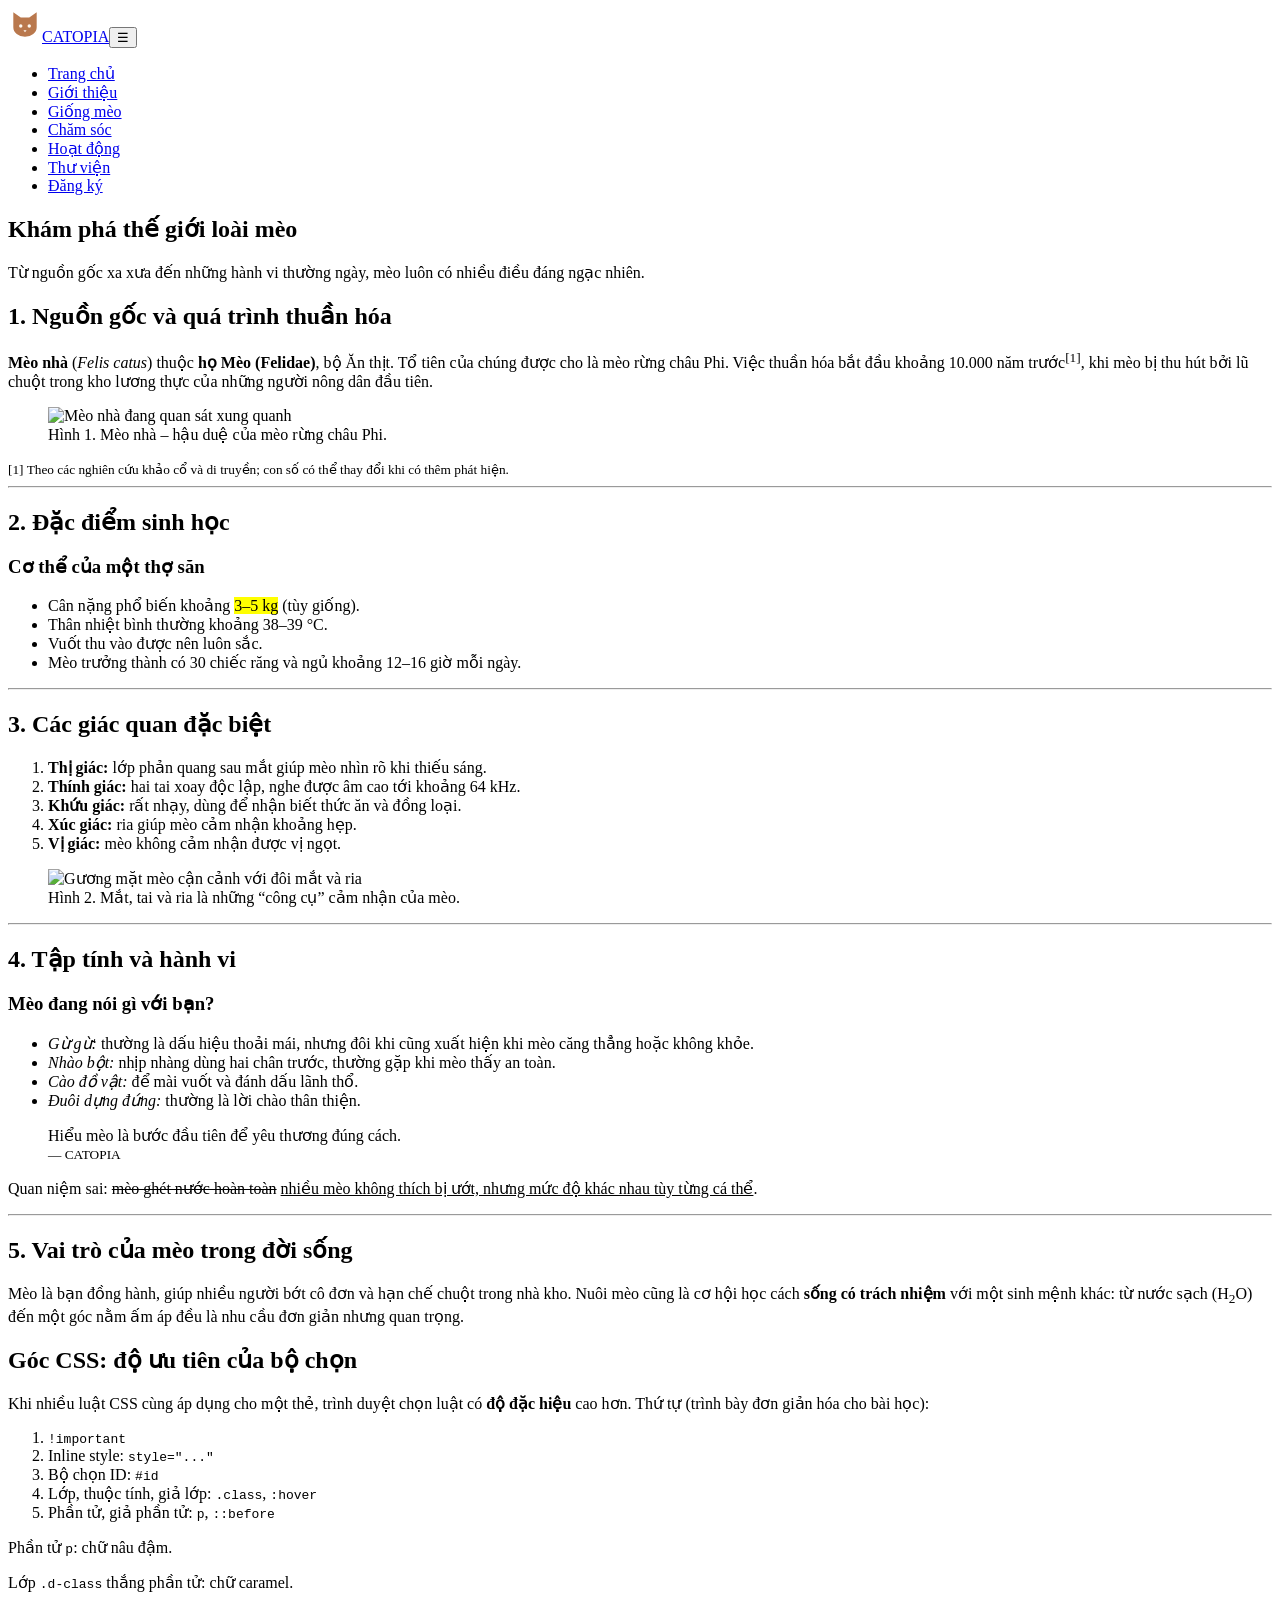
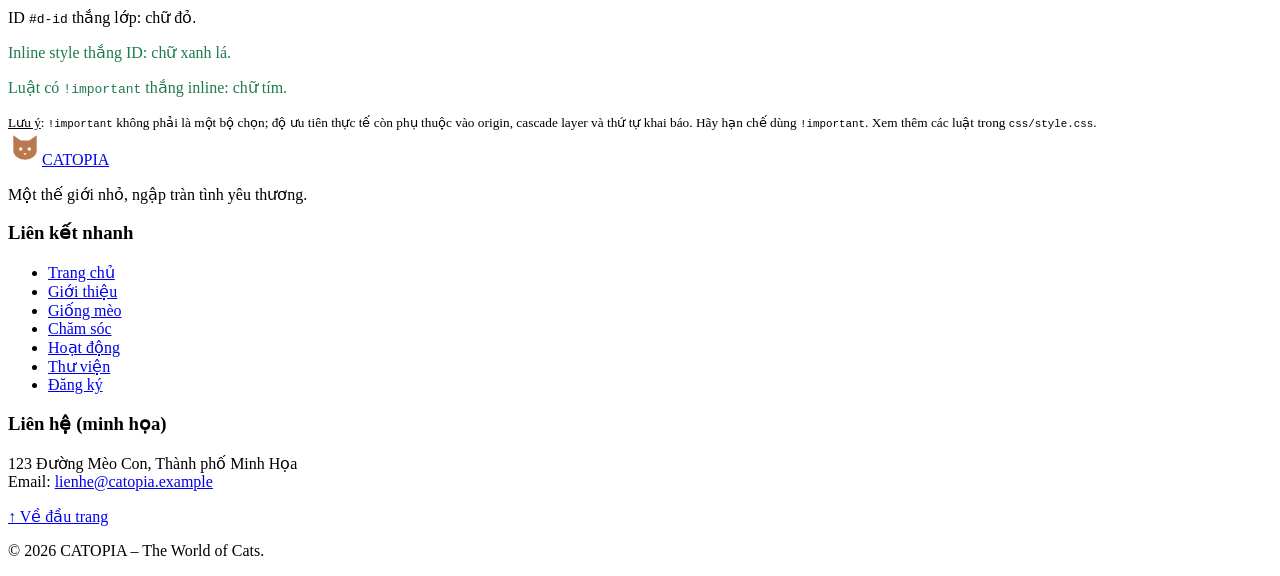
==== about.html @ ca0e2c4b "Add files via upload" ====
<!DOCTYPE html>
<html lang="vi">
<head>
<meta charset="UTF-8">
<meta name="viewport" content="width=device-width, initial-scale=1">
<meta name="description" content="Nguồn gốc, đặc điểm sinh học, giác quan và tập tính của loài mèo.">
<title>Giới thiệu – Khám phá thế giới loài mèo | CATOPIA</title>
<link rel="preconnect" href="https://fonts.googleapis.com">
<link rel="stylesheet" href="https://fonts.googleapis.com/css2?family=Be+Vietnam+Pro:wght@400;600&family=Playfair+Display:ital,wght@0,600;0,700;1,500&display=swap">
<link rel="stylesheet" href="css/style.css">
</head>
<body id="top">
<header class="site-header"><div class="bar"><a class="logo" href="index.html"><svg viewBox="0 0 32 32" width="34" height="34" aria-hidden="true"><path d="M5 4l7 5h8l7-5v14a11 9 0 0 1-22 0z" fill="#B9784D"/><circle cx="12" cy="17" r="1.6" fill="#FFF9F2"/><circle cx="20" cy="17" r="1.6" fill="#FFF9F2"/><path d="M14.5 21h3L16 22.8z" fill="#FFF9F2"/></svg><span>CATOPIA</span></a><button class="menu-btn" type="button" aria-label="Mở menu" aria-expanded="false">☰</button><nav aria-label="Menu chính"><ul><li><a href="index.html">Trang chủ</a></li><li><a href="about.html" class="active" aria-current="page">Giới thiệu</a></li><li><a href="breeds.html">Giống mèo</a></li><li><a href="care.html">Chăm sóc</a></li><li><a href="activities.html">Hoạt động</a></li><li><a href="gallery.html">Thư viện</a></li><li><a href="register.html">Đăng ký</a></li></ul></nav></div></header>
<main>
<section class="page-head"><h1 id="main-title">Khám phá thế giới loài mèo</h1><p>Từ nguồn gốc xa xưa đến những hành vi thường ngày, mèo luôn có nhiều điều đáng ngạc nhiên.</p></section><article class="section prose"><section id="nguon-goc"><h2>1. Nguồn gốc và quá trình thuần hóa</h2><p><b>Mèo nhà</b> (<i>Felis catus</i>) thuộc <strong>họ Mèo (Felidae)</strong>, bộ Ăn thịt. Tổ tiên của chúng được cho là mèo rừng châu Phi. Việc thuần hóa bắt đầu khoảng 10.000 năm trước<sup>[1]</sup>, khi mèo bị thu hút bởi lũ chuột trong kho lương thực của những người nông dân đầu tiên.</p><figure><img src="images/cat-hero.jpg" alt="Mèo nhà đang quan sát xung quanh" loading="lazy"><figcaption>Hình 1. Mèo nhà – hậu duệ của mèo rừng châu Phi.</figcaption></figure><small>[1] Theo các nghiên cứu khảo cổ và di truyền; con số có thể thay đổi khi có thêm phát hiện.</small></section><hr><section id="sinh-hoc"><h2>2. Đặc điểm sinh học</h2><h3>Cơ thể của một thợ săn</h3><ul><li>Cân nặng phổ biến khoảng <mark>3–5 kg</mark> (tùy giống).</li><li>Thân nhiệt bình thường khoảng 38–39 °C.</li><li>Vuốt thu vào được nên luôn sắc.</li><li>Mèo trưởng thành có 30 chiếc răng và ngủ khoảng 12–16 giờ mỗi ngày.</li></ul></section><hr><section id="giac-quan"><h2>3. Các giác quan đặc biệt</h2><ol><li><strong>Thị giác:</strong> lớp phản quang sau mắt giúp mèo nhìn rõ khi thiếu sáng.</li><li><strong>Thính giác:</strong> hai tai xoay độc lập, nghe được âm cao tới khoảng 64 kHz.</li><li><strong>Khứu giác:</strong> rất nhạy, dùng để nhận biết thức ăn và đồng loại.</li><li><strong>Xúc giác:</strong> ria giúp mèo cảm nhận khoảng hẹp.</li><li><strong>Vị giác:</strong> mèo không cảm nhận được vị ngọt.</li></ol><figure><img src="images/cat-british.jpg" alt="Gương mặt mèo cận cảnh với đôi mắt và ria" loading="lazy"><figcaption>Hình 2. Mắt, tai và ria là những “công cụ” cảm nhận của mèo.</figcaption></figure></section><hr><section id="tap-tinh"><h2>4. Tập tính và hành vi</h2><h3>Mèo đang nói gì với bạn?</h3><ul><li><em>Gừ gừ:</em> thường là dấu hiệu thoải mái, nhưng đôi khi cũng xuất hiện khi mèo căng thẳng hoặc không khỏe.</li><li><em>Nhào bột:</em> nhịp nhàng dùng hai chân trước, thường gặp khi mèo thấy an toàn.</li><li><em>Cào đồ vật:</em> để mài vuốt và đánh dấu lãnh thổ.</li><li><em>Đuôi dựng đứng:</em> thường là lời chào thân thiện.</li></ul><blockquote>Hiểu mèo là bước đầu tiên để yêu thương đúng cách.<br><small>— CATOPIA</small></blockquote><p>Quan niệm sai: <del>mèo ghét nước hoàn toàn</del> <ins>nhiều mèo không thích bị ướt, nhưng mức độ khác nhau tùy từng cá thể</ins>.</p></section><hr><section id="vai-tro"><h2>5. Vai trò của mèo trong đời sống</h2><p>Mèo là bạn đồng hành, giúp nhiều người bớt cô đơn và hạn chế chuột trong nhà kho. Nuôi mèo cũng là cơ hội học cách <strong>sống có trách nhiệm</strong> với một sinh mệnh khác: từ nước sạch (H<sub>2</sub>O) đến một góc nằm ấm áp đều là nhu cầu đơn giản nhưng quan trọng.</p></section></article><section id="uu-tien" class="alt"><div class="section prose"><h2>Góc CSS: độ ưu tiên của bộ chọn</h2><p>Khi nhiều luật CSS cùng áp dụng cho một thẻ, trình duyệt chọn luật có <strong>độ đặc hiệu</strong> cao hơn. Thứ tự (trình bày đơn giản hóa cho bài học):</p><ol><li><code>!important</code></li><li>Inline style: <code>style="..."</code></li><li>Bộ chọn ID: <code>#id</code></li><li>Lớp, thuộc tính, giả lớp: <code>.class</code>, <code>:hover</code></li><li>Phần tử, giả phần tử: <code>p</code>, <code>::before</code></li></ol><div class="demo"><p>Phần tử <code>p</code>: chữ nâu đậm.</p><p class="d-class">Lớp <code>.d-class</code> thắng phần tử: chữ caramel.</p><p class="d-class" id="d-id">ID <code>#d-id</code> thắng lớp: chữ đỏ.</p><p class="d-class" id="d-in" style="color:#1E7B4F">Inline style thắng ID: chữ xanh lá.</p><p class="d-class d-imp" id="d-imp" style="color:#1E7B4F">Luật có <code>!important</code> thắng inline: chữ tím.</p></div><small><u>Lưu ý</u>: <code>!important</code> không phải là một bộ chọn; độ ưu tiên thực tế còn phụ thuộc vào origin, cascade layer và thứ tự khai báo. Hãy hạn chế dùng <code>!important</code>. Xem thêm các luật trong <code>css/style.css</code>.</small></div></section>
</main>
<footer class="site-footer"><div class="bar cols"><div><a class="logo" href="index.html"><svg viewBox="0 0 32 32" width="34" height="34" aria-hidden="true"><path d="M5 4l7 5h8l7-5v14a11 9 0 0 1-22 0z" fill="#B9784D"/><circle cx="12" cy="17" r="1.6" fill="#FFF9F2"/><circle cx="20" cy="17" r="1.6" fill="#FFF9F2"/><path d="M14.5 21h3L16 22.8z" fill="#FFF9F2"/></svg><span>CATOPIA</span></a><p class="slogan">Một thế giới nhỏ, ngập tràn tình yêu thương.</p></div><div><h3>Liên kết nhanh</h3><ul><li><a href="index.html">Trang chủ</a></li><li><a href="about.html">Giới thiệu</a></li><li><a href="breeds.html">Giống mèo</a></li><li><a href="care.html">Chăm sóc</a></li><li><a href="activities.html">Hoạt động</a></li><li><a href="gallery.html">Thư viện</a></li><li><a href="register.html">Đăng ký</a></li></ul></div><div><h3>Liên hệ (minh họa)</h3><p>123 Đường Mèo Con, Thành phố Minh Họa<br>Email: <a href="mailto:lienhe@catopia.example">lienhe@catopia.example</a></p><a class="btn" href="#top">↑ Về đầu trang</a></div></div><p class="copy">© 2026 CATOPIA – The World of Cats.</p></footer>
<script>
var b=document.querySelector('.menu-btn'),n=document.querySelector('nav');b.addEventListener('click',function(){var o=n.classList.toggle('open');b.setAttribute('aria-expanded',o);});
</script>
</body>
</html>
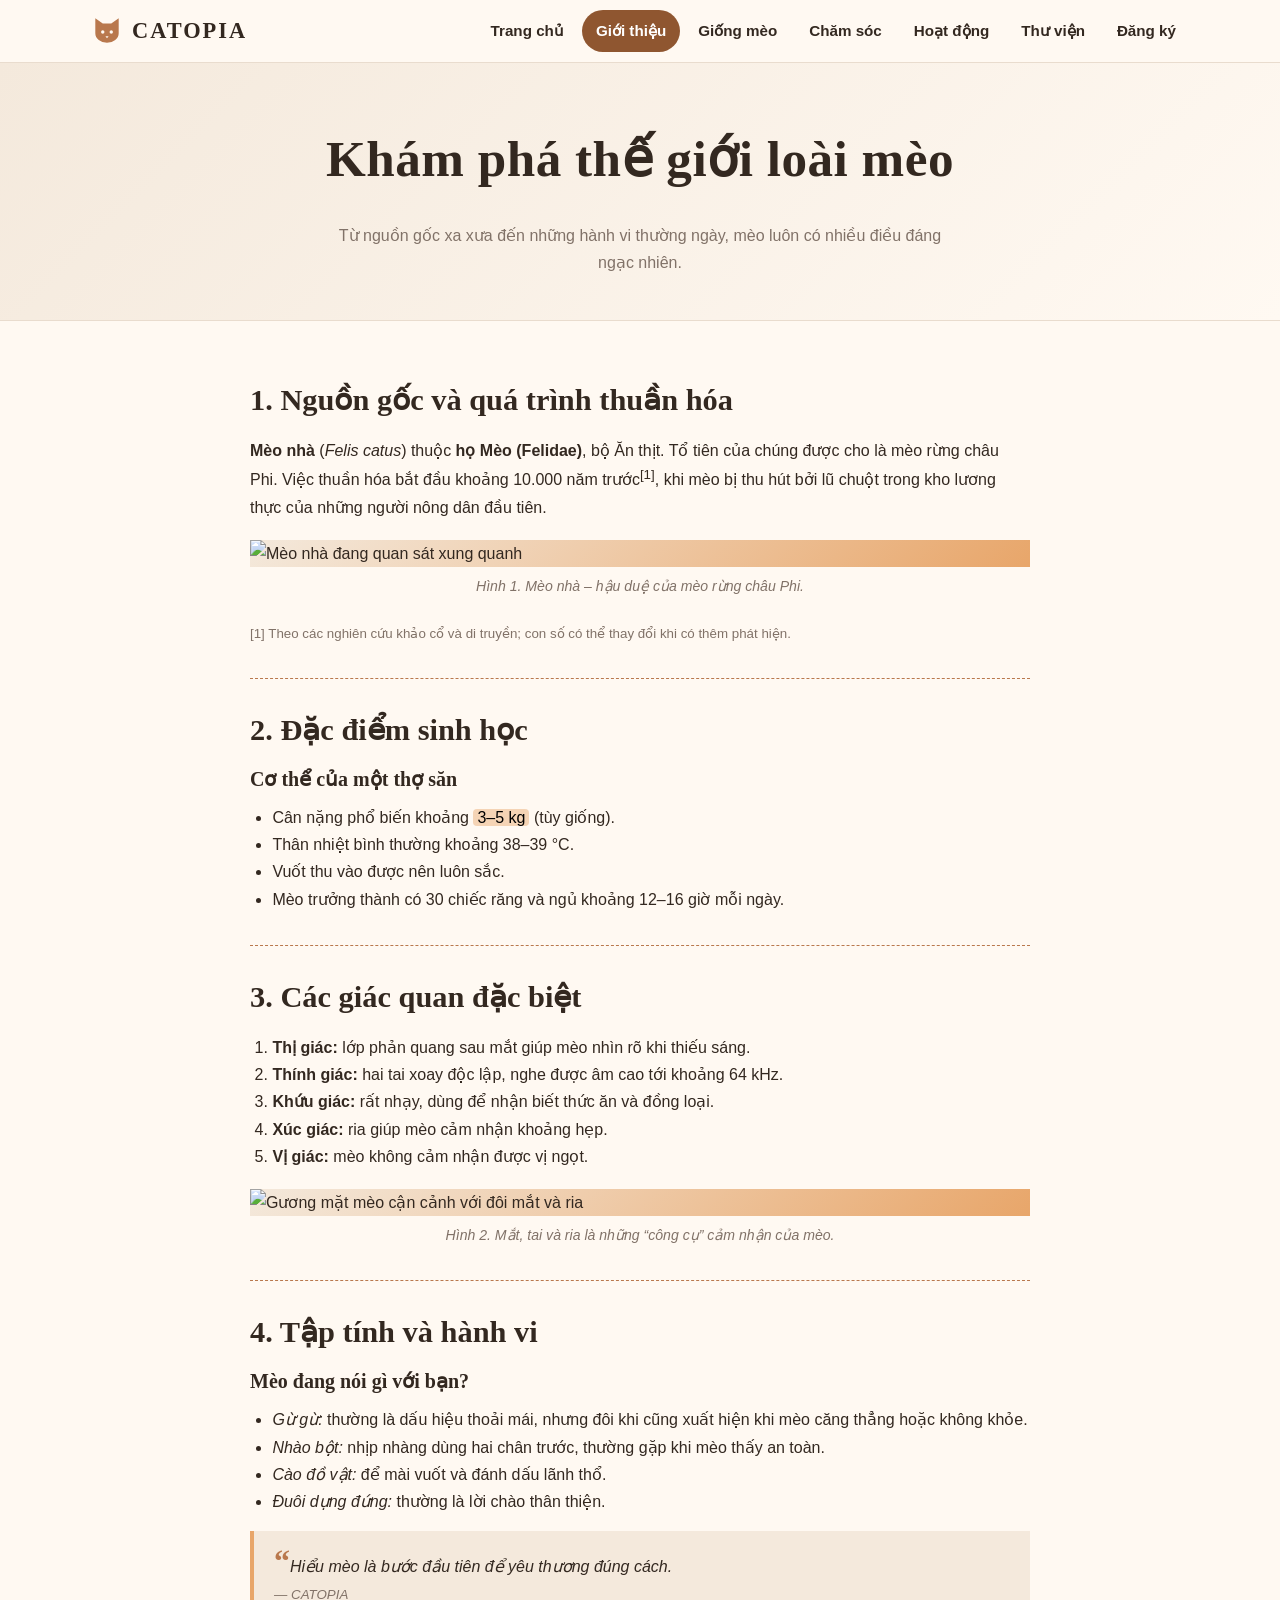
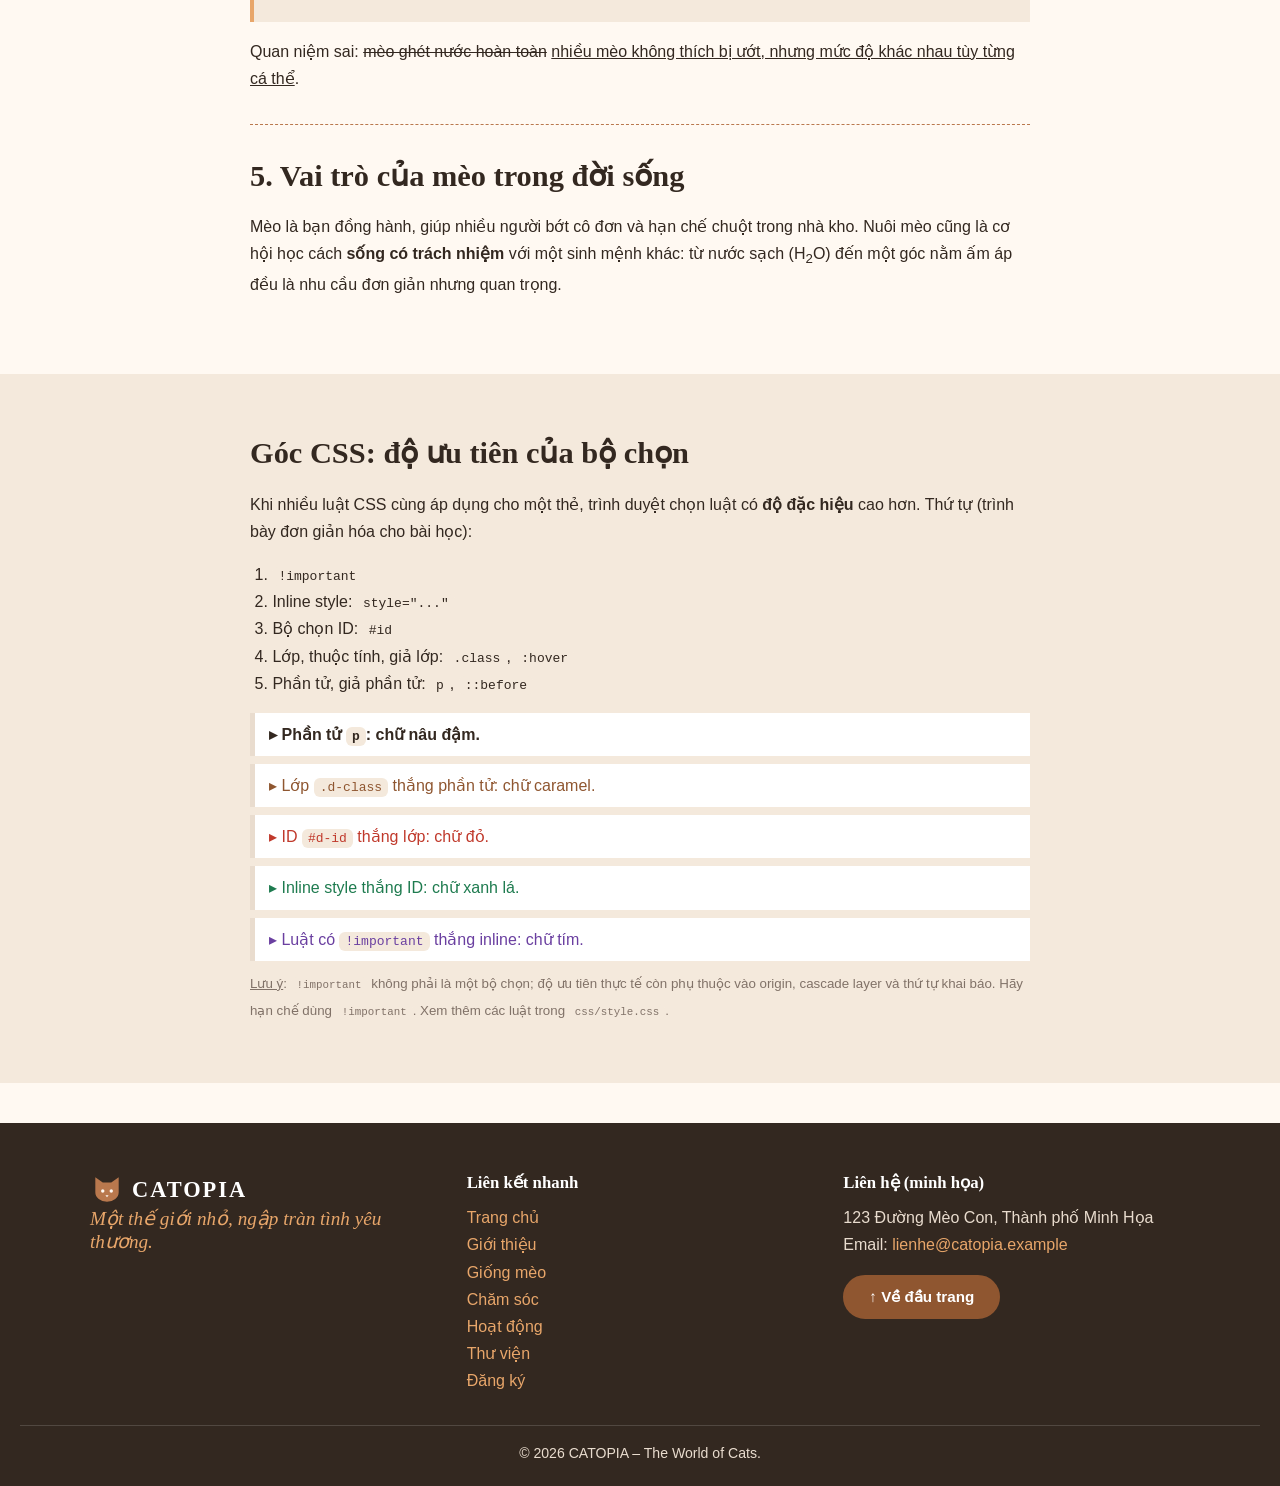
==== commit f1a6a4b8: "Update about.html" ====
--- a/about.html
+++ b/about.html
@@ -7,7 +7,7 @@
 <title>Giới thiệu – Khám phá thế giới loài mèo | CATOPIA</title>
 <link rel="preconnect" href="https://fonts.googleapis.com">
 <link rel="stylesheet" href="https://fonts.googleapis.com/css2?family=Be+Vietnam+Pro:wght@400;600&family=Playfair+Display:ital,wght@0,600;0,700;1,500&display=swap">
-<link rel="stylesheet" href="css/style.css">
+<link rel="stylesheet" href="style.css">
 </head>
 <body id="top">
 <header class="site-header"><div class="bar"><a class="logo" href="index.html"><svg viewBox="0 0 32 32" width="34" height="34" aria-hidden="true"><path d="M5 4l7 5h8l7-5v14a11 9 0 0 1-22 0z" fill="#B9784D"/><circle cx="12" cy="17" r="1.6" fill="#FFF9F2"/><circle cx="20" cy="17" r="1.6" fill="#FFF9F2"/><path d="M14.5 21h3L16 22.8z" fill="#FFF9F2"/></svg><span>CATOPIA</span></a><button class="menu-btn" type="button" aria-label="Mở menu" aria-expanded="false">☰</button><nav aria-label="Menu chính"><ul><li><a href="index.html">Trang chủ</a></li><li><a href="about.html" class="active" aria-current="page">Giới thiệu</a></li><li><a href="breeds.html">Giống mèo</a></li><li><a href="care.html">Chăm sóc</a></li><li><a href="activities.html">Hoạt động</a></li><li><a href="gallery.html">Thư viện</a></li><li><a href="register.html">Đăng ký</a></li></ul></nav></div></header>
--- a/style.css
+++ b/style.css
@@ -0,0 +1,143 @@
+/* CATOPIA – style.css dùng chung cho cả 7 trang */
+/* 1. Biến màu và reset */
+:root{--bg:#FFF9F2;--bg2:#F4E9DC;--main:#B9784D;--main-dark:#8F5630;--accent:#E8A66A;--text:#332820;--muted:#817268;--white:#FFFFFF;--line:#E9DCCE}
+/* --main-dark là tông đậm hơn của màu chủ đạo, dùng cho nền nút/chữ trắng để dễ đọc */
+*{box-sizing:border-box;margin:0;padding:0}
+html{scroll-behavior:smooth}
+body{font-family:'Be Vietnam Pro',Arial,sans-serif;line-height:1.7;background-color:var(--bg);color:var(--text)}
+h1,h2,h3{font-family:'Playfair Display',Georgia,serif;line-height:1.25;margin-bottom:.6em}
+h1{font-size:clamp(2rem,5vw,3.2rem)}
+h2{font-size:1.9rem}
+h3{font-size:1.25rem}
+p{margin-bottom:1rem;color:var(--text)}
+a{color:var(--main-dark);transition:color .3s}
+a:hover{color:var(--main)}
+ul,ol{margin:0 0 1rem 1.4rem}
+img{display:block;max-width:100%;object-fit:cover;background:linear-gradient(135deg,var(--bg2),var(--accent))}
+small{color:var(--muted)}
+mark{background-color:rgba(232,166,106,.45);padding:0 4px;border-radius:4px}
+code{background-color:var(--bg2);padding:2px 6px;border-radius:6px}
+hr{border:0;border-top:1px dashed var(--main);margin:2rem 0}
+blockquote{border-left:4px solid var(--accent);background-color:var(--bg2);padding:14px 20px;margin:1rem 0;font-style:italic}
+blockquote::before{content:"“";font:700 2rem/1 Georgia,serif;color:var(--main)}
+:focus-visible{outline:3px solid var(--accent);outline-offset:3px}
+#main-title{letter-spacing:.5px}
+section[id]{scroll-margin-top:90px}
+/* 2. Header và điều hướng */
+.bar{max-width:1140px;margin:0 auto;padding:0 20px;display:flex;justify-content:space-between;align-items:center;position:relative}
+.site-header{position:sticky;top:0;z-index:100;padding:10px 0;background-color:rgba(255,249,242,.96);border-bottom:1px solid var(--line)}
+.logo{display:flex;align-items:center;gap:8px;text-decoration:none}
+.logo span{font:700 1.4rem 'Playfair Display',Georgia,serif;letter-spacing:2px;color:var(--text)}
+nav ul{display:flex;gap:4px;list-style:none;margin:0}
+nav a{display:block;padding:8px 14px;border-radius:999px;text-decoration:none;color:var(--text);font-weight:600;font-size:.95rem;transition:background-color .3s,color .3s}
+nav a:hover{background-color:var(--bg2);color:var(--main-dark)}
+nav a.active{background-color:var(--main-dark);color:var(--white)}
+.menu-btn{display:none;background:none;border:1px solid var(--line);border-radius:8px;padding:2px 12px;font-size:1.4rem;color:var(--text);cursor:pointer}
+/* 3. Banner (hero): ảnh nền + lớp phủ gradient */
+.hero{background-image:linear-gradient(rgba(51,40,32,.78),rgba(51,40,32,.35)),url(../images/banner.jpg);background-size:cover;background-position:center;background-color:var(--main-dark);min-height:80vh;padding:80px 20px;display:flex;flex-direction:column;justify-content:center;align-items:center;text-align:center;color:white}
+.hero>*{animation:fadeUp .9s ease both}
+.hero p{max-width:640px;color:white}
+.hero .slogan{color:var(--accent);font-size:1.6rem}
+.hero #main-title{text-shadow:0 3px 14px rgba(0,0,0,.5)}
+.hero .cta{animation-delay:.3s}
+.cta{display:flex;gap:14px;flex-wrap:wrap;justify-content:center;margin-top:10px}
+.slogan{font:italic 500 1.2rem 'Playfair Display',Georgia,serif;color:var(--accent)}
+.page-head{text-align:center;padding:64px 20px 44px;background-image:linear-gradient(135deg,var(--bg2),var(--bg));border-bottom:1px solid var(--line);animation:fadeUp .7s ease both}
+.page-head p{max-width:640px;margin:0 auto;color:var(--muted)}
+@keyframes fadeUp{from{opacity:0;transform:translateY(22px)}to{opacity:1;transform:none}}
+/* 4. Bố cục Flexbox bắt buộc: .row và .block_3 */
+.row{display:flex;flex-wrap:wrap;width:100%;justify-content:center;align-items:stretch}
+.block_3{width:33.333333%;padding:15px}
+.row .block_3{display:flex}
+.row .block_3>*{width:100%}
+.section{max-width:1140px;margin:0 auto;padding:60px 20px}
+.alt{background-color:var(--bg2)}
+.prose{max-width:820px}
+.section-title{text-align:center}
+.section-title::after{content:"";display:block;width:60px;height:3px;background-color:var(--accent);margin:10px auto 30px}
+.split{display:flex;flex-wrap:wrap;gap:36px;align-items:center;margin:40px 0}
+.split>*{flex:1 1 320px;min-width:0}
+.split img{width:100%;max-height:420px;border-radius:16px;box-shadow:0 8px 24px rgba(51,40,32,.15);transition:transform .5s ease}
+.split img:hover{transform:scale(1.04)}
+figure{margin:1.2rem 0}
+figcaption{font-size:.88rem;color:var(--muted);text-align:center;margin-top:8px;font-style:italic}
+/* 5. Thẻ (card), hộp thông tin, nút */
+.card{margin:0;background-color:var(--white);border:1px solid var(--line);border-radius:16px;box-shadow:0 4px 14px rgba(51,40,32,.08);overflow:hidden;transition:transform .3s ease,box-shadow .3s ease}
+.card:hover{transform:translateY(-6px);box-shadow:0 14px 30px rgba(51,40,32,.16)}
+.card img{width:100%;height:220px;transition:transform .5s ease}
+.card:hover img{transform:scale(1.07)}
+.card ul,.card ol{font-size:.95rem}
+.body{padding:20px 22px}
+.slogan-card{text-align:center;padding:28px 22px;border-top:4px solid var(--accent)}
+.num{display:block;font:700 2.4rem 'Playfair Display',Georgia,serif;color:var(--main-dark)}
+.note{background-color:rgba(232,166,106,.2);border-left:5px solid var(--accent);border-radius:10px;padding:14px 18px;margin:1.2rem 0}
+.note p{margin:0}
+.btn{display:inline-block;padding:11px 24px;border:2px solid var(--main-dark);border-radius:999px;background-color:var(--main-dark);color:var(--white);font:600 .95rem 'Be Vietnam Pro',Arial,sans-serif;text-decoration:none;cursor:pointer;transition:background-color .3s,color .3s,transform .2s}
+.btn:hover,.btn:focus-visible{background-color:var(--accent);border-color:var(--accent);color:var(--text)}
+.btn:active{transform:scale(.96)}
+.btn.ghost{background-color:transparent;border-color:var(--white)}
+.btn.ghost:hover{background-color:var(--white);border-color:var(--white);color:var(--main-dark)}
+/* 6. Bảng */
+.table-wrap{overflow-x:auto;margin:20px 0;border:1px solid var(--line);border-radius:14px;background-color:var(--white);box-shadow:0 4px 14px rgba(51,40,32,.06)}
+table{width:100%;min-width:640px;border-collapse:collapse}
+caption{padding:14px;font:700 1.15rem 'Playfair Display',Georgia,serif;text-align:left}
+th,td{padding:12px 14px;text-align:left;vertical-align:top;border-bottom:1px solid var(--line)}
+thead th{background-color:var(--main-dark);color:var(--white);letter-spacing:1px}
+tbody th{color:var(--main-dark)}
+tbody tr{transition:background-color .25s}
+tbody tr:nth-child(even){background-color:var(--bg)}
+tbody tr:hover{background-color:rgba(232,166,106,.3)}
+/* 7. Thư viện ảnh (CSS Grid) và video */
+.gallery{display:grid;grid-template-columns:repeat(3,1fr);gap:20px}
+.shot img{height:240px}
+.shot figcaption{margin:0;padding:12px 16px}
+.video-box{max-width:720px;margin:0 auto;text-align:center;border:2px dashed var(--accent)}
+/* 8. Biểu mẫu */
+form{display:grid;gap:18px;max-width:720px;margin:0 auto;padding:28px;background-color:var(--white);border:1px solid var(--line);border-radius:16px;box-shadow:0 4px 14px rgba(51,40,32,.08)}
+label,legend{font-weight:600}
+fieldset{border:0}
+fieldset label{display:inline-block;margin-right:18px;font-weight:400}
+input,select,textarea{width:100%;margin-top:6px;padding:11px 14px;border:1.5px solid var(--line);border-radius:10px;font:inherit;background-color:var(--bg);color:var(--text);transition:border-color .3s}
+input[type=radio],input[type=checkbox]{width:auto;margin:0 8px 0 0}
+input:focus,select:focus,textarea:focus{border-color:var(--main)}
+textarea{min-height:120px;resize:vertical}
+.ok{max-width:720px;margin:0 auto 18px;padding:14px 18px;border:1px solid #1E7B4F;border-radius:12px;background-color:#E7F5EC;color:#14532D}
+/* 9. Minh họa độ ưu tiên (specificity): element < class < ID < inline < !important */
+.demo p{padding:8px 14px;margin-bottom:8px;border-left:5px solid var(--line);background-color:var(--white)}
+.demo p:first-child{font-weight:700}
+.demo p::before{content:"▸ "}
+.d-class{color:var(--main-dark)}
+#d-id,#d-in,#d-imp{color:#C0392B}
+.d-imp{color:#6A3FA0!important}
+/* 10. Footer */
+.site-footer{margin-top:40px;padding:50px 0 20px;background-color:var(--text);color:var(--line)}
+.site-footer .cols{align-items:flex-start;gap:30px;flex-wrap:wrap}
+.site-footer .cols>div{flex:1 1 220px}
+.site-footer h3{color:var(--white);font-size:1.05rem}
+.site-footer ul{list-style:none;margin:0}
+.site-footer p{color:var(--line)}
+.site-footer .slogan{color:var(--accent)}
+.site-footer .logo span{color:var(--white)}
+.site-footer a{color:var(--accent);text-decoration:none}
+.site-footer a:hover{color:var(--white)}
+.site-footer .btn{color:var(--white)}
+.site-footer .btn:hover{color:var(--text)}
+.copy{margin:30px 20px 0;padding-top:16px;border-top:1px solid rgba(255,255,255,.15);text-align:center;font-size:.88rem}
+/* 11. Responsive */
+@media (max-width:768px){
+.block_3{width:50%}
+.gallery{grid-template-columns:repeat(2,1fr)}
+.menu-btn{display:block}
+nav ul{display:none;position:absolute;top:100%;left:0;right:0;flex-direction:column;padding:10px;background-color:var(--bg);border:1px solid var(--line);border-radius:0 0 14px 14px;box-shadow:0 12px 24px rgba(51,40,32,.12)}
+nav.open ul{display:flex}
+h2{font-size:1.6rem}
+.section{padding:44px 16px}
+}
+@media (max-width:480px){
+.block_3{width:100%}
+.gallery{grid-template-columns:1fr}
+.hero{min-height:70vh}
+.btn{width:100%;text-align:center}
+}
+/* Tôn trọng người dùng muốn giảm chuyển động (một trường hợp cần !important) */
+@media (prefers-reduced-motion:reduce){*{animation:none!important;transition:none!important}}
